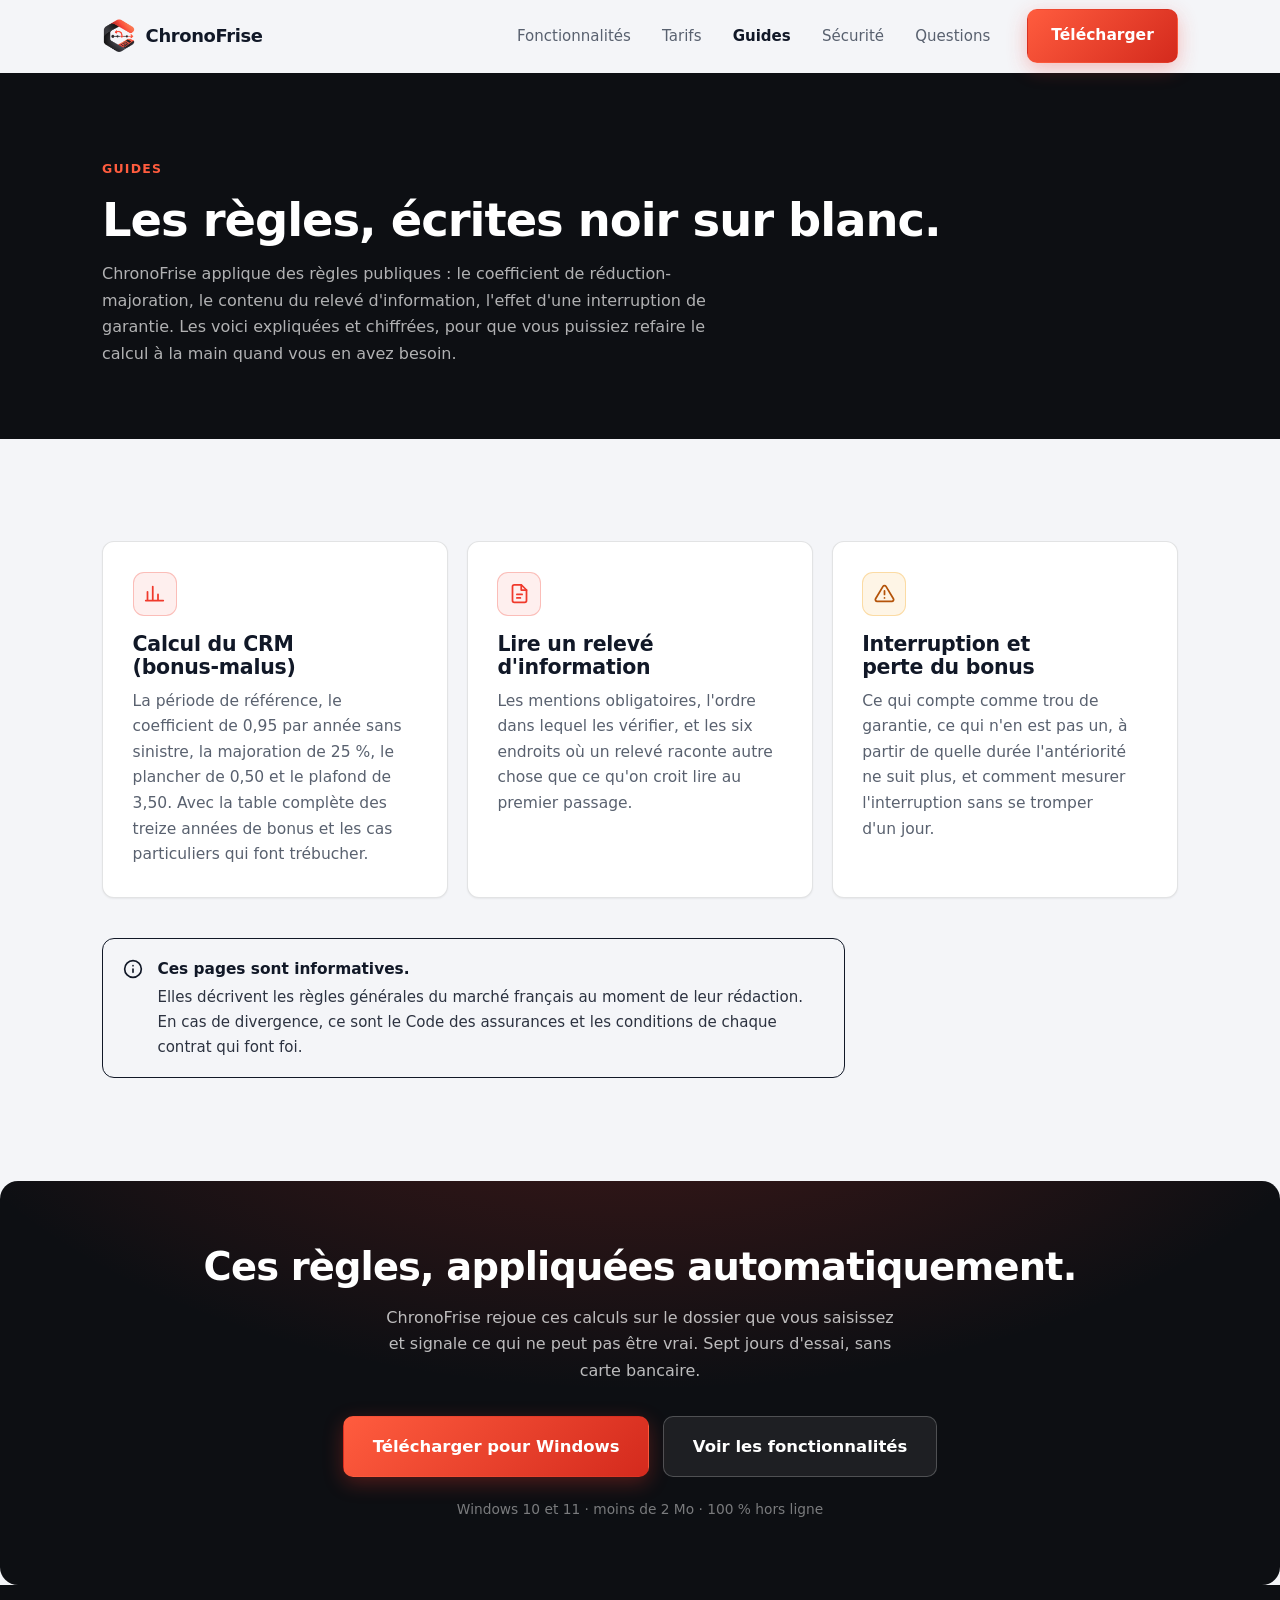
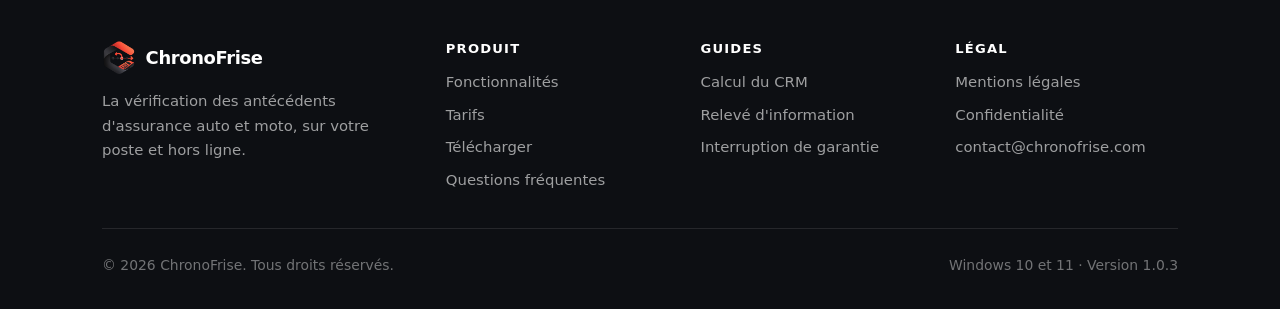
==== guides/index.html @ 2479a85e "Ajouter un pôle de guides et compléter le balisage SEO Le site couvrait six pages, toutes transactio" ====
<!DOCTYPE html>
<html lang="fr">
<head>
<meta charset="utf-8">
<meta name="viewport" content="width=device-width, initial-scale=1">

<title>Guides : CRM, relevé d'information et interruption | ChronoFrise</title>
<meta name="description" content="Calcul du coefficient de réduction-majoration, lecture d'un relevé d'information, interruption de garantie : les règles de la souscription auto.">
<link rel="canonical" href="https://chronofrise.com/guides/">

<meta name="theme-color" content="#0d0f13">
<meta name="robots" content="index, follow, max-image-preview:large">

<meta property="og:type" content="website">
<meta property="og:locale" content="fr_FR">
<meta property="og:site_name" content="ChronoFrise">
<meta property="og:url" content="https://chronofrise.com/guides/">
<meta property="og:title" content="Guides : CRM, relevé d'information et interruption de garantie">
<meta property="og:description" content="Les règles que l'on applique tous les jours à la souscription auto et moto, expliquées et chiffrées.">
<meta property="og:image" content="https://chronofrise.com/assets/img/chronofrise-ecran.png">
<meta property="og:image:width" content="1494">
<meta property="og:image:height" content="933">
<meta property="og:image:alt" content="L'écran de ChronoFrise : saisie des antécédents, tableau des périodes et frise chronologique.">
<meta name="twitter:card" content="summary_large_image">
<meta name="twitter:title" content="Guides : CRM, relevé d'information et interruption de garantie">
<meta name="twitter:description" content="Les règles que l'on applique tous les jours à la souscription auto et moto, expliquées et chiffrées.">
<meta name="twitter:image" content="https://chronofrise.com/assets/img/chronofrise-ecran.png">

<link rel="icon" href="../favicon.ico" sizes="any">
<link rel="apple-touch-icon" href="../assets/img/logo-chronofrise-256.png">
<link rel="stylesheet" href="../assets/css/style.css?v=20260907a">

<script type="application/ld+json">
{
  "@context": "https://schema.org",
  "@graph": [
    {
      "@type": "BreadcrumbList",
      "itemListElement": [
        { "@type": "ListItem", "position": 1, "name": "Accueil", "item": "https://chronofrise.com/" },
        { "@type": "ListItem", "position": 2, "name": "Guides", "item": "https://chronofrise.com/guides/" }
      ]
    },
    {
      "@type": "CollectionPage",
      "@id": "https://chronofrise.com/guides/#page",
      "url": "https://chronofrise.com/guides/",
      "name": "Guides : CRM, relevé d'information et interruption de garantie",
      "description": "Les règles appliquées à la souscription auto et moto : calcul du coefficient de réduction-majoration, lecture d'un relevé d'information, interruption de garantie et perte du bonus.",
      "inLanguage": "fr-FR",
      "isPartOf": { "@id": "https://chronofrise.com/#site" },
      "publisher": { "@id": "https://chronofrise.com/#organisation" },
      "mainEntity": {
        "@type": "ItemList",
        "itemListElement": [
          {
            "@type": "ListItem",
            "position": 1,
            "name": "Calcul du CRM (bonus-malus) : règles, table et exemples",
            "url": "https://chronofrise.com/guides/calcul-crm-bonus-malus.html"
          },
          {
            "@type": "ListItem",
            "position": 2,
            "name": "Le relevé d'information : ce qu'il contient et comment le lire",
            "url": "https://chronofrise.com/guides/releve-information-assurance.html"
          },
          {
            "@type": "ListItem",
            "position": 3,
            "name": "Interruption de garantie : quand le bonus est perdu",
            "url": "https://chronofrise.com/guides/interruption-assurance-perte-bonus.html"
          }
        ]
      }
    }
  ]
}
</script>
</head>

<body>
<a class="skip-link" href="#contenu">Aller au contenu</a>

<header class="site-header">
  <div class="wrap nav">
    <a class="brand" href="../index.html">
      <img src="../assets/img/logo-chronofrise-256.png" alt="" width="34" height="34">
      <span>ChronoFrise</span>
    </a>

    <nav aria-label="Navigation principale">
      <ul class="nav-links" id="nav-menu" hidden>
        <li><a href="../fonctionnalites.html">Fonctionnalités</a></li>
        <li><a href="../tarifs.html">Tarifs</a></li>
        <li><a href="index.html" aria-current="page">Guides</a></li>
        <li><a href="../index.html#securite">Sécurité</a></li>
        <li><a href="../index.html#faq">Questions</a></li>
        <li class="nav-mobile-cta"><a href="../telechargement/index.html">Télécharger</a></li>
      </ul>
    </nav>

    <div class="nav-cta">
      <a class="btn btn-primary" href="../telechargement/index.html">Télécharger</a>
      <button class="nav-toggle" type="button" aria-expanded="false" aria-controls="nav-menu" aria-label="Ouvrir le menu">
        <svg class="icon-open" viewBox="0 0 24 24" fill="none" stroke="currentColor" stroke-width="2" stroke-linecap="round" aria-hidden="true"><path d="M3 6h18M3 12h18M3 18h18"/></svg>
        <svg class="icon-close" viewBox="0 0 24 24" fill="none" stroke="currentColor" stroke-width="2" stroke-linecap="round" aria-hidden="true"><path d="M6 6l12 12M18 6L6 18"/></svg>
      </button>
    </div>
  </div>
</header>

<main id="contenu">

  <div class="page-head">
    <div class="wrap">
      <p class="eyebrow" style="color: var(--coral-bright);">Guides</p>
      <h1>Les règles, écrites noir sur blanc.</h1>
      <p>
        ChronoFrise applique des règles publiques : le coefficient de réduction-majoration,
        le contenu du relevé d'information, l'effet d'une interruption de garantie. Les voici
        expliquées et chiffrées, pour que vous puissiez refaire le calcul à la main quand vous
        en avez besoin.
      </p>
    </div>
  </div>

  <section>
    <div class="wrap">
      <div class="grid grid-3">

        <article class="card card-hover">
          <div class="card-icon">
            <svg viewBox="0 0 24 24" fill="none" stroke="currentColor" stroke-width="2" stroke-linecap="round" stroke-linejoin="round" aria-hidden="true"><path d="M4 20V10M10 20V4M16 20v-7M22 20H2"/></svg>
          </div>
          <h3><a href="calcul-crm-bonus-malus.html">Calcul du CRM (bonus-malus)</a></h3>
          <p>
            La période de référence, le coefficient de 0,95 par année sans sinistre, la
            majoration de 25 %, le plancher de 0,50 et le plafond de 3,50. Avec la table
            complète des treize années de bonus et les cas particuliers qui font trébucher.
          </p>
        </article>

        <article class="card card-hover">
          <div class="card-icon">
            <svg viewBox="0 0 24 24" fill="none" stroke="currentColor" stroke-width="2" stroke-linecap="round" stroke-linejoin="round" aria-hidden="true"><path d="M14 2H6a2 2 0 0 0-2 2v16a2 2 0 0 0 2 2h12a2 2 0 0 0 2-2V8z"/><path d="M14 2v6h6M9 13h6M9 17h4"/></svg>
          </div>
          <h3><a href="releve-information-assurance.html">Lire un relevé d'information</a></h3>
          <p>
            Les mentions obligatoires, l'ordre dans lequel les vérifier, et les six endroits
            où un relevé raconte autre chose que ce qu'on croit lire au premier passage.
          </p>
        </article>

        <article class="card card-hover">
          <div class="card-icon is-amber">
            <svg viewBox="0 0 24 24" fill="none" stroke="currentColor" stroke-width="2" stroke-linecap="round" stroke-linejoin="round" aria-hidden="true"><path d="M12 9v4M12 17h.01M10.29 3.86 1.82 18a2 2 0 0 0 1.71 3h16.94a2 2 0 0 0 1.71-3L13.71 3.86a2 2 0 0 0-3.42 0z"/></svg>
          </div>
          <h3><a href="interruption-assurance-perte-bonus.html">Interruption et perte du bonus</a></h3>
          <p>
            Ce qui compte comme trou de garantie, ce qui n'en est pas un, à partir de quelle
            durée l'antériorité ne suit plus, et comment mesurer l'interruption sans se
            tromper d'un jour.
          </p>
        </article>

      </div>

      <div class="callout mt-3" style="max-width: 76ch;">
        <svg viewBox="0 0 24 24" fill="none" stroke="currentColor" stroke-width="2" stroke-linecap="round" stroke-linejoin="round" aria-hidden="true"><path d="M12 16v-4M12 8h.01"/><circle cx="12" cy="12" r="10"/></svg>
        <div>
          <strong>Ces pages sont informatives.</strong>
          <p>
            Elles décrivent les règles générales du marché français au moment de leur
            rédaction. En cas de divergence, ce sont le Code des assurances et les conditions
            de chaque contrat qui font foi.
          </p>
        </div>
      </div>
    </div>
  </section>

  <section class="cta-final">
    <div class="wrap center">
      <h2>Ces règles, appliquées automatiquement.</h2>
      <p>
        ChronoFrise rejoue ces calculs sur le dossier que vous saisissez et signale ce qui ne
        peut pas être vrai. Sept jours d'essai, sans carte bancaire.
      </p>
      <div class="btn-row">
        <a class="btn btn-primary btn-lg" href="../telechargement/index.html">Télécharger pour Windows</a>
        <a class="btn btn-lg btn-on-dark" href="../fonctionnalites.html">Voir les fonctionnalités</a>
      </div>
      <p class="fine">Windows 10 et 11 · moins de 2 Mo · 100 % hors ligne</p>
    </div>
  </section>

</main>

<footer class="site-footer">
  <div class="wrap">
    <div class="footer-grid">
      <div>
        <a class="brand" href="../index.html">
          <img src="../assets/img/logo-chronofrise-256.png" alt="" width="34" height="34">
          <span>ChronoFrise</span>
        </a>
        <p>
          La vérification des antécédents d'assurance auto et moto,
          sur votre poste et hors ligne.
        </p>
      </div>
      <div>
        <h4>Produit</h4>
        <ul>
          <li><a href="../fonctionnalites.html">Fonctionnalités</a></li>
          <li><a href="../tarifs.html">Tarifs</a></li>
          <li><a href="../telechargement/index.html">Télécharger</a></li>
          <li><a href="../index.html#faq">Questions fréquentes</a></li>
        </ul>
      </div>
      <div>
        <h4>Guides</h4>
        <ul>
          <li><a href="calcul-crm-bonus-malus.html">Calcul du CRM</a></li>
          <li><a href="releve-information-assurance.html">Relevé d'information</a></li>
          <li><a href="interruption-assurance-perte-bonus.html">Interruption de garantie</a></li>
        </ul>
      </div>
      <div>
        <h4>Légal</h4>
        <ul>
          <li><a href="../mentions-legales.html">Mentions légales</a></li>
          <li><a href="../confidentialite.html">Confidentialité</a></li>
          <li><a href="mailto:contact@chronofrise.com">contact@chronofrise.com</a></li>
        </ul>
      </div>
    </div>
    <div class="footer-bottom">
      <span>© 2026 ChronoFrise. Tous droits réservés.</span>
      <span>Windows 10 et 11 · Version <span data-app-version>1.0.3</span></span>
    </div>
  </div>
</footer>

<script src="../assets/js/main.js" defer></script>
</body>
</html>
---- assets/css/style.css ----
/* ══════════════════════════════════════════════════════════════════════════
   ChronoFrise, site vitrine
   Source unique des couleurs, de la typographie et des primitives.
   Charte reprise du logo : hexagone anthracite + corail, frise blanche.
   Les jetons sémantiques (vert / ambre / rouge) sont ceux de l'application,
   pour que le site et le produit parlent la même langue.
   ══════════════════════════════════════════════════════════════════════════ */

:root {
  /* Encre : l'anthracite de l'hexagone du logo */
  --ink-900: #0d0f13;
  --ink-800: #14171d;
  --ink-700: #1d222b;

  /* Accent : le corail du logo, du clair au profond */
  --coral: #f0392b;
  --coral-bright: #ff5c3e;
  --coral-deep: #d42a1d;
  --coral-bg: rgba(240, 57, 43, 0.08);
  --coral-border: rgba(240, 57, 43, 0.28);

  /* Surfaces claires */
  --bg: #f4f5f8;
  --card: #ffffff;
  --text: #111827;
  --muted: #59616f;
  --border: rgba(17, 24, 39, 0.12);
  --border-strong: rgba(17, 24, 39, 0.2);

  /* Jetons sémantiques : identiques à ceux de l'application */
  --green: #10b981;
  --amber: #f59e0b;
  --red: #ef4444;

  --shadow-sm: 0 1px 2px rgba(13, 15, 19, 0.06);
  --shadow: 0 2px 12px rgba(13, 15, 19, 0.07);
  --shadow-md: 0 8px 30px rgba(13, 15, 19, 0.1);
  --shadow-lg: 0 24px 60px rgba(13, 15, 19, 0.16);

  --radius: 12px;
  --radius-lg: 18px;
  --wrap: 1140px;

  /* Pile système : aucune requête réseau, aucun cookie, rendu natif partout.
     Une police externe coûterait un aller-retour au premier rendu, donc du
     référencement, pour un gain nul sur une interface aussi sobre. */
  --font: -apple-system, BlinkMacSystemFont, "Segoe UI", system-ui, "Helvetica Neue", Arial, sans-serif;
}

/* ── Reset ─────────────────────────────────────────────────────────────── */
*, *::before, *::after { box-sizing: border-box; }
* { margin: 0; }

html {
  scroll-behavior: smooth;
  scroll-padding-top: 88px; /* la barre de navigation est collante */
  -webkit-text-size-adjust: 100%;
}
@media (prefers-reduced-motion: reduce) {
  html { scroll-behavior: auto; }
  *, *::before, *::after { animation-duration: 0.01ms !important; transition-duration: 0.01ms !important; }
}

body {
  font-family: var(--font);
  font-size: 16px;
  line-height: 1.65;
  color: var(--text);
  background: var(--bg);
  -webkit-font-smoothing: antialiased;
  min-height: 100vh;
}

img, svg, video { display: block; max-width: 100%; height: auto; }
a { color: inherit; }
button, input, select, textarea { font: inherit; color: inherit; }

/* Un anneau de focus visible partout : c'est de l'accessibilité, pas du style. */
:focus-visible { outline: 3px solid var(--coral); outline-offset: 2px; border-radius: 4px; }

/* ── Typographie ───────────────────────────────────────────────────────── */
h1, h2, h3, h4 {
  line-height: 1.15;
  letter-spacing: -0.022em;
  font-weight: 700;
  text-wrap: balance;
}
h1 { font-size: clamp(2.1rem, 5.2vw, 3.5rem); }
h2 { font-size: clamp(1.65rem, 3.4vw, 2.4rem); }
h3 { font-size: clamp(1.1rem, 1.8vw, 1.28rem); letter-spacing: -0.012em; }
p { text-wrap: pretty; }

.lead {
  font-size: clamp(1.05rem, 1.9vw, 1.22rem);
  color: var(--muted);
  line-height: 1.6;
  max-width: 62ch;
}

/* ── Ossature ──────────────────────────────────────────────────────────── */
.wrap {
  width: 100%;
  max-width: var(--wrap);
  margin-inline: auto;
  padding-inline: clamp(1.1rem, 4vw, 2rem);
}

section { padding-block: clamp(3.5rem, 8vw, 6.5rem); }
.section-tight { padding-block: clamp(2.5rem, 5vw, 4rem); }

.section-head { max-width: 62ch; margin-bottom: clamp(2rem, 4vw, 3rem); }
.section-head.centered { margin-inline: auto; text-align: center; }
.section-head p { margin-top: 0.9rem; color: var(--muted); font-size: 1.06rem; }

.eyebrow {
  display: inline-block;
  font-size: 0.78rem;
  font-weight: 700;
  letter-spacing: 0.1em;
  text-transform: uppercase;
  color: var(--coral);
  margin-bottom: 0.85rem;
}

/* ── Boutons ───────────────────────────────────────────────────────────── */
.btn {
  display: inline-flex;
  align-items: center;
  justify-content: center;
  gap: 0.55rem;
  padding: 0.82rem 1.45rem;
  border-radius: 10px;
  border: 1px solid var(--border-strong);
  background: var(--card);
  color: var(--text);
  font-weight: 600;
  font-size: 0.97rem;
  text-decoration: none;
  cursor: pointer;
  transition: transform 0.15s ease, box-shadow 0.15s ease, background 0.15s ease, border-color 0.15s ease;
  white-space: nowrap;
}
.btn:hover { transform: translateY(-1px); box-shadow: var(--shadow); }
.btn svg { width: 18px; height: 18px; flex: none; }

.btn-primary {
  background: linear-gradient(135deg, var(--coral-bright), var(--coral-deep));
  border-color: transparent;
  color: #fff;
  box-shadow: 0 6px 20px rgba(240, 57, 43, 0.3);
}
.btn-primary:hover { box-shadow: 0 10px 28px rgba(240, 57, 43, 0.42); }

/* Sur fond sombre, un bouton neutre garde un fond, jamais la transparence pure,
   qui le ferait disparaître dès qu'un contenu clair passe derrière. */
.btn-on-dark { background: rgba(255, 255, 255, 0.07); border-color: rgba(255, 255, 255, 0.22); color: #fff; }
.btn-on-dark:hover { background: rgba(255, 255, 255, 0.13); }

.btn-lg { padding: 1rem 1.8rem; font-size: 1.03rem; }
.btn-block { width: 100%; }
.btn-row { display: flex; flex-wrap: wrap; gap: 0.85rem; }

/* ── En-tête ───────────────────────────────────────────────────────────── */
.site-header {
  position: sticky;
  top: 0;
  z-index: 100;
  background: rgba(244, 245, 248, 0.86);
  backdrop-filter: blur(14px);
  -webkit-backdrop-filter: blur(14px);
  border-bottom: 1px solid transparent;
  transition: border-color 0.2s ease;
}
.site-header.scrolled { border-bottom-color: var(--border); }

.nav { display: flex; align-items: center; gap: 1.5rem; height: 72px; }

.brand {
  display: flex;
  align-items: center;
  gap: 0.6rem;
  text-decoration: none;
  font-weight: 700;
  font-size: 1.12rem;
  letter-spacing: -0.02em;
  color: var(--text);
  margin-right: auto;
}
.brand img { width: 34px; height: 34px; border-radius: 8px; }

.nav-links { display: flex; align-items: center; gap: 0.35rem; list-style: none; padding: 0; }
.nav-links a {
  display: block;
  padding: 0.5rem 0.8rem;
  border-radius: 8px;
  text-decoration: none;
  font-size: 0.94rem;
  font-weight: 500;
  color: var(--muted);
  transition: color 0.15s ease, background 0.15s ease;
}
.nav-links a:hover { color: var(--text); background: rgba(17, 24, 39, 0.05); }
.nav-links a[aria-current="page"] { color: var(--text); font-weight: 650; }

.nav-cta { display: flex; align-items: center; gap: 0.6rem; }

.nav-toggle {
  display: none;
  align-items: center;
  justify-content: center;
  width: 42px;
  height: 42px;
  padding: 0;
  border: 1px solid var(--border-strong);
  border-radius: 10px;
  background: var(--card);
  cursor: pointer;
}
.nav-toggle svg { width: 20px; height: 20px; }
.nav-toggle .icon-close { display: none; }
.nav-toggle[aria-expanded="true"] .icon-open { display: none; }
.nav-toggle[aria-expanded="true"] .icon-close { display: block; }

@media (max-width: 880px) {
  .nav-toggle { display: inline-flex; }
  .nav-cta > .btn { display: none; }
  .nav-links {
    position: absolute;
    top: 72px;
    left: 0;
    right: 0;
    flex-direction: column;
    align-items: stretch;
    gap: 0.15rem;
    padding: 0.8rem clamp(1.1rem, 4vw, 2rem) 1.3rem;
    background: var(--card);
    border-bottom: 1px solid var(--border);
    box-shadow: var(--shadow-md);
  }
  .nav-links[hidden] { display: none; }
  .nav-links a { padding: 0.75rem 0.6rem; font-size: 1rem; }
  .nav-links .nav-mobile-cta { margin-top: 0.6rem; }
  .nav-links .nav-mobile-cta a {
    background: linear-gradient(135deg, var(--coral-bright), var(--coral-deep));
    color: #fff;
    text-align: center;
    font-weight: 650;
  }
}
@media (min-width: 881px) {
  .nav-links .nav-mobile-cta { display: none; }
  /* Le menu est masqué par [hidden] en mobile ; en desktop il doit revenir quoi
     qu'il arrive, y compris si l'attribut est resté posé au redimensionnement. */
  .nav-links[hidden] { display: flex; }
}

/* ── Héros ─────────────────────────────────────────────────────────────── */
.hero {
  position: relative;
  background: var(--ink-900);
  color: #fff;
  overflow: clip; /* et non hidden : hidden rognerait ombres et halos */
  padding-block: clamp(3.5rem, 9vw, 6rem) clamp(4rem, 10vw, 7rem);
}
/* Halo corail : le seul rappel du dégradé du logo à cette échelle. */
.hero::before {
  content: "";
  position: absolute;
  top: -30%;
  right: -10%;
  width: 70vw;
  height: 70vw;
  max-width: 900px;
  max-height: 900px;
  background: radial-gradient(circle, rgba(240, 57, 43, 0.22), transparent 62%);
  pointer-events: none;
}
.hero::after {
  content: "";
  position: absolute;
  inset: 0;
  background-image:
    linear-gradient(rgba(255, 255, 255, 0.035) 1px, transparent 1px),
    linear-gradient(90deg, rgba(255, 255, 255, 0.035) 1px, transparent 1px);
  background-size: 64px 64px;
  mask-image: radial-gradient(ellipse 80% 60% at 50% 0%, #000, transparent 75%);
  -webkit-mask-image: radial-gradient(ellipse 80% 60% at 50% 0%, #000, transparent 75%);
  pointer-events: none;
}
.hero .wrap { position: relative; z-index: 1; }

.hero-grid {
  display: grid;
  grid-template-columns: minmax(0, 1fr) minmax(0, 1.08fr);
  gap: clamp(2rem, 5vw, 3.5rem);
  align-items: center;
}
@media (max-width: 980px) { .hero-grid { grid-template-columns: minmax(0, 1fr); } }

.hero h1 { color: #fff; }
.hero h1 .accent {
  background: linear-gradient(120deg, var(--coral-bright), var(--coral));
  -webkit-background-clip: text;
  background-clip: text;
  color: transparent;
}
.hero .lead { color: rgba(255, 255, 255, 0.72); margin-top: 1.3rem; }
.hero .btn-row { margin-top: 2rem; }

/* Offre de lancement : composant réutilisé dans les héros et la carte tarifaire. */
.launch-offer {
  display: flex;
  flex-wrap: wrap;
  align-items: center;
  gap: 0.45rem 0.75rem;
  margin-top: 1.4rem;
  padding: 0.85rem 1rem;
  border: 1px solid var(--coral-border);
  border-radius: var(--radius);
  background: var(--coral-bg);
  color: var(--text);
  font-size: 0.92rem;
  line-height: 1.45;
}
.launch-offer strong { color: var(--coral-deep); }
.launch-offer-label {
  font-size: 0.7rem;
  font-weight: 750;
  letter-spacing: 0.08em;
  text-transform: uppercase;
  color: var(--coral-deep);
}
.promo-code {
  display: inline-block;
  padding: 0.18rem 0.55rem;
  border: 1px dashed currentColor;
  border-radius: 6px;
  background: rgba(255, 255, 255, 0.7);
  color: var(--coral-deep);
  font-family: ui-monospace, SFMono-Regular, Consolas, "Liberation Mono", monospace;
  font-size: 0.86em;
  font-weight: 750;
  letter-spacing: 0.03em;
}
.hero .launch-offer {
  max-width: 620px;
  border-color: rgba(255, 92, 62, 0.45);
  background: rgba(240, 57, 43, 0.13);
  color: rgba(255, 255, 255, 0.88);
}
.hero .launch-offer strong,
.hero .launch-offer-label { color: #ff8c75; }
.hero .promo-code { background: rgba(13, 15, 19, 0.45); color: #fff; }

.hero-badge {
  display: inline-flex;
  align-items: center;
  gap: 0.5rem;
  padding: 0.42rem 0.9rem;
  border-radius: 999px;
  background: rgba(255, 255, 255, 0.07);
  border: 1px solid rgba(255, 255, 255, 0.14);
  font-size: 0.83rem;
  font-weight: 550;
  color: rgba(255, 255, 255, 0.86);
  margin-bottom: 1.5rem;
}
.hero-badge .dot {
  width: 7px;
  height: 7px;
  border-radius: 50%;
  background: var(--green);
  box-shadow: 0 0 0 3px rgba(16, 185, 129, 0.22);
}

.hero-trust {
  display: flex;
  flex-wrap: wrap;
  gap: 0.5rem 1.6rem;
  margin-top: 2rem;
  padding-top: 1.6rem;
  border-top: 1px solid rgba(255, 255, 255, 0.1);
  list-style: none;
  padding-inline: 0;
}
.hero-trust li { display: flex; align-items: center; gap: 0.5rem; font-size: 0.9rem; color: rgba(255, 255, 255, 0.62); }
.hero-trust svg { width: 16px; height: 16px; color: var(--coral-bright); flex: none; }

/* ── Cadre de fenêtre autour de la capture ─────────────────────────────── */
.window {
  border-radius: var(--radius-lg);
  background: #fff;
  border: 1px solid rgba(255, 255, 255, 0.12);
  box-shadow: var(--shadow-lg);
  overflow: clip;
}
.window-bar {
  display: flex;
  align-items: center;
  gap: 0.45rem;
  padding: 0.7rem 0.9rem;
  background: var(--ink-800);
  border-bottom: 1px solid rgba(255, 255, 255, 0.07);
}
.window-bar i { width: 10px; height: 10px; border-radius: 50%; background: rgba(255, 255, 255, 0.18); }
.window-bar i:first-child { background: var(--coral); }
.window-bar .window-title {
  margin-left: 0.6rem;
  font-size: 0.78rem;
  font-style: normal;
  color: rgba(255, 255, 255, 0.45);
}
/* La capture porte son propre fond : un PNG transparent ne doit pas laisser
   voir l'anthracite du héros au travers. */
.window-body { background: #eaecf2; }
.window-body img { width: 100%; }

.window-light { border-color: var(--border); box-shadow: var(--shadow-md); }

/* ── Cartes ────────────────────────────────────────────────────────────── */
.grid { display: grid; gap: 1.15rem; }
.grid-2 { grid-template-columns: repeat(auto-fit, minmax(min(280px, 100%), 1fr)); }
.grid-3 { grid-template-columns: repeat(auto-fit, minmax(min(268px, 100%), 1fr)); }

.card {
  background: var(--card);
  border: 1px solid var(--border);
  border-radius: var(--radius);
  padding: clamp(1.4rem, 2.6vw, 1.85rem);
  box-shadow: var(--shadow-sm);
  transition: transform 0.18s ease, box-shadow 0.18s ease, border-color 0.18s ease;
}
.card h3 { margin-bottom: 0.55rem; }
/* Titre de carte cliquable : toute la carte doit se lire comme un lien, sans
   que le soulignement ne vienne alourdir le titre. */
.card h3 a { color: inherit; text-decoration: none; }
.card h3 a:hover, .card h3 a:focus-visible { color: var(--coral-deep); text-decoration: underline; }
.card p { color: var(--muted); font-size: 0.97rem; }
.card-hover:hover { transform: translateY(-3px); box-shadow: var(--shadow-md); border-color: var(--border-strong); }

.card-icon {
  display: inline-flex;
  align-items: center;
  justify-content: center;
  width: 44px;
  height: 44px;
  border-radius: 11px;
  background: var(--coral-bg);
  border: 1px solid var(--coral-border);
  color: var(--coral);
  margin-bottom: 1.05rem;
}
.card-icon svg { width: 21px; height: 21px; }

/* Variantes de teinte : la couleur y porte la gravité, exactement comme les
   badges de vigilance de l'application. */
.card-icon.is-amber { background: rgba(245, 158, 11, 0.1); border-color: rgba(245, 158, 11, 0.3); color: #b45309; }
.card-icon.is-red { background: rgba(239, 68, 68, 0.1); border-color: rgba(239, 68, 68, 0.3); color: #b91c1c; }
.card-icon.is-green { background: rgba(16, 185, 129, 0.1); border-color: rgba(16, 185, 129, 0.3); color: #047857; }

/* ── Bandes ────────────────────────────────────────────────────────────── */
.band-dark { background: var(--ink-900); color: #fff; }
.band-dark h2, .band-dark h3 { color: #fff; }
.band-dark p, .band-dark .section-head p { color: rgba(255, 255, 255, 0.68); }
.band-dark .eyebrow { color: var(--coral-bright); }
.band-dark .card { background: rgba(255, 255, 255, 0.045); border-color: rgba(255, 255, 255, 0.1); box-shadow: none; }
.band-dark .card p { color: rgba(255, 255, 255, 0.62); }
.band-dark .card-icon { background: rgba(240, 57, 43, 0.14); border-color: rgba(240, 57, 43, 0.34); color: var(--coral-bright); }
.band-dark .checklist li { color: rgba(255, 255, 255, 0.78); }

.band-soft { background: var(--card); border-block: 1px solid var(--border); }

/* ── Étapes numérotées ─────────────────────────────────────────────────── */
.steps { display: grid; gap: 1.15rem; grid-template-columns: repeat(auto-fit, minmax(min(260px, 100%), 1fr)); counter-reset: step; }
.step { position: relative; padding-top: 3.4rem; }
.step::before {
  counter-increment: step;
  content: counter(step);
  position: absolute;
  top: 0;
  left: 0;
  display: flex;
  align-items: center;
  justify-content: center;
  width: 42px;
  height: 42px;
  border-radius: 11px;
  background: linear-gradient(135deg, var(--coral-bright), var(--coral-deep));
  color: #fff;
  font-weight: 700;
  font-size: 1.05rem;
  box-shadow: 0 5px 16px rgba(240, 57, 43, 0.28);
}
.step h3 { margin-bottom: 0.5rem; }
.step p { color: var(--muted); font-size: 0.97rem; }

/* ── Liste à coches ────────────────────────────────────────────────────── */
.checklist { list-style: none; padding: 0; display: grid; gap: 0.8rem; }
.checklist li { display: flex; gap: 0.7rem; align-items: flex-start; font-size: 0.99rem; }
.checklist svg { width: 19px; height: 19px; flex: none; margin-top: 0.2rem; color: var(--green); }
.checklist strong { font-weight: 650; }

/* ── Split (texte + visuel) ────────────────────────────────────────────── */
.split {
  display: grid;
  grid-template-columns: repeat(auto-fit, minmax(min(320px, 100%), 1fr));
  gap: clamp(2rem, 5vw, 3.5rem);
  align-items: center;
}

/* ── Encadré d'alerte : reprend les badges de vigilance ────────────────── */
.callout {
  display: flex;
  gap: 0.9rem;
  padding: 1.1rem 1.25rem;
  border-radius: var(--radius);
  border: 1px solid;
  font-size: 0.96rem;
}
.callout svg { width: 20px; height: 20px; flex: none; margin-top: 0.15rem; }
.callout strong { display: block; margin-bottom: 0.2rem; }
.callout p { color: inherit; opacity: 0.88; font-size: 0.94rem; }
.callout.is-red { background: rgba(239, 68, 68, 0.07); border-color: rgba(239, 68, 68, 0.32); color: #7f1d1d; }
.callout.is-red svg { color: var(--red); }
.callout.is-amber { background: rgba(245, 158, 11, 0.09); border-color: rgba(245, 158, 11, 0.34); color: #78350f; }
.callout.is-amber svg { color: var(--amber); }
.callout.is-green { background: rgba(16, 185, 129, 0.07); border-color: rgba(16, 185, 129, 0.3); color: #064e3b; }
.callout.is-green svg { color: var(--green); }

/* ── Tarifs ────────────────────────────────────────────────────────────── */
.pricing { display: grid; gap: 1.3rem; grid-template-columns: repeat(auto-fit, minmax(min(285px, 100%), 1fr)); align-items: stretch; }
.plan {
  position: relative;
  background: var(--card);
  border: 1px solid var(--border);
  border-radius: var(--radius-lg);
  padding: clamp(1.6rem, 3vw, 2.1rem);
  box-shadow: var(--shadow-sm);
  display: flex;
  flex-direction: column;
}
.plan.is-featured { border-color: var(--coral); box-shadow: 0 12px 40px rgba(240, 57, 43, 0.16); }
.plan-tag {
  position: absolute;
  top: -12px;
  left: 50%;
  transform: translateX(-50%);
  padding: 0.28rem 0.85rem;
  border-radius: 999px;
  background: linear-gradient(135deg, var(--coral-bright), var(--coral-deep));
  color: #fff;
  font-size: 0.74rem;
  font-weight: 700;
  letter-spacing: 0.04em;
  text-transform: uppercase;
  white-space: nowrap;
}
.plan h3 { font-size: 1.2rem; margin-bottom: 0.35rem; }
.plan .plan-for { color: var(--muted); font-size: 0.92rem; min-height: 3.2em; }
.plan-price { display: flex; align-items: baseline; gap: 0.35rem; margin: 1.2rem 0 0.25rem; }
.plan-price .amount { font-size: clamp(2.1rem, 4vw, 2.6rem); font-weight: 750; letter-spacing: -0.03em; }
.plan-price .period { color: var(--muted); font-size: 0.94rem; }
.plan-note { color: var(--muted); font-size: 0.86rem; }
.plan .launch-offer { margin-top: 1rem; }
.plan .checklist { margin: 1.4rem 0; flex: 1; }
.plan .checklist li { font-size: 0.94rem; }

/* Offre unique : la grille de tarifs n'a qu'une carte, il faut donc la borner
   et la centrer. Sans cela elle s'étire sur toute la largeur et se lit comme
   une bannière, plus comme une offre. */
.pricing-solo { max-width: 430px; margin-inline: auto; }
.pricing-solo .plan-for { min-height: 0; }

/* ── Tableau comparatif ────────────────────────────────────────────────── */
.table-scroll { overflow-x: auto; border: 1px solid var(--border); border-radius: var(--radius); background: var(--card); }
table.compare { width: 100%; border-collapse: collapse; min-width: 620px; font-size: 0.95rem; }
table.compare th, table.compare td { padding: 0.85rem 1.1rem; text-align: left; border-bottom: 1px solid var(--border); }
table.compare thead th { background: rgba(17, 24, 39, 0.03); font-weight: 650; font-size: 0.88rem; }
table.compare tbody tr:last-child td { border-bottom: none; }
table.compare td:not(:first-child), table.compare thead th:not(:first-child) { text-align: center; }
table.compare .yes { color: var(--green); font-weight: 700; }
table.compare .no { color: var(--muted); }

/* ── FAQ ───────────────────────────────────────────────────────────────── */
.faq { display: grid; gap: 0.75rem; max-width: 800px; margin-inline: auto; }
.faq details { background: var(--card); border: 1px solid var(--border); border-radius: var(--radius); overflow: clip; transition: border-color 0.15s ease; }
.faq details[open] { border-color: var(--border-strong); box-shadow: var(--shadow-sm); }
.faq summary {
  display: flex;
  align-items: center;
  justify-content: space-between;
  gap: 1rem;
  padding: 1.05rem 1.3rem;
  cursor: pointer;
  font-weight: 620;
  font-size: 1.01rem;
  list-style: none;
}
.faq summary::-webkit-details-marker { display: none; }
.faq summary::after {
  content: "";
  width: 10px;
  height: 10px;
  border-right: 2px solid var(--muted);
  border-bottom: 2px solid var(--muted);
  transform: rotate(45deg) translate(-2px, -2px);
  transition: transform 0.2s ease;
  flex: none;
}
.faq details[open] summary::after { transform: rotate(225deg) translate(-2px, -2px); }
.faq .faq-body { padding: 0 1.3rem 1.25rem; color: var(--muted); }
.faq .faq-body p + p { margin-top: 0.7rem; }
.faq .faq-body ol { margin: 0 0 0.9rem; padding-left: 1.25rem; display: grid; gap: 0.45rem; }
.faq .faq-body a { color: var(--coral-deep); font-weight: 600; }

/* ── Appel à l'action final ────────────────────────────────────────────── */
.cta-final {
  position: relative;
  background: var(--ink-900);
  color: #fff;
  border-radius: var(--radius-lg);
  padding: clamp(2.4rem, 6vw, 4rem);
  text-align: center;
  overflow: clip;
}
.cta-final::before {
  content: "";
  position: absolute;
  inset: -50% -20% auto;
  height: 120%;
  background: radial-gradient(ellipse at 50% 0%, rgba(240, 57, 43, 0.28), transparent 60%);
  pointer-events: none;
}
.cta-final > * { position: relative; z-index: 1; }
.cta-final h2 { color: #fff; }
.cta-final p { color: rgba(255, 255, 255, 0.72); margin: 1rem auto 0; max-width: 52ch; }
.cta-final .btn-row { justify-content: center; margin-top: 2rem; }
.cta-final .fine { font-size: 0.86rem; color: rgba(255, 255, 255, 0.45); margin-top: 1.3rem; }

/* ── Pages de contenu ──────────────────────────────────────────────────── */
.page-head { background: var(--ink-900); color: #fff; padding-block: clamp(2.8rem, 6vw, 4.5rem); }
.page-head h1 { color: #fff; font-size: clamp(1.9rem, 4.2vw, 2.9rem); }
.page-head p { color: rgba(255, 255, 255, 0.68); margin-top: 0.9rem; max-width: 62ch; }

.prose { max-width: 76ch; }
.prose h2 { font-size: clamp(1.3rem, 2.4vw, 1.6rem); margin-top: 2.6rem; margin-bottom: 0.9rem; }
.prose h3 { margin-top: 1.8rem; margin-bottom: 0.55rem; }
.prose p, .prose ul, .prose ol { color: var(--muted); }
.prose p + p { margin-top: 0.9rem; }
.prose ul, .prose ol { margin: 0.9rem 0; padding-left: 1.3rem; display: grid; gap: 0.45rem; }
.prose a { color: var(--coral-deep); font-weight: 550; }
.prose dl { display: grid; gap: 0.15rem; margin: 1rem 0; }
.prose dt { font-weight: 650; color: var(--text); margin-top: 0.7rem; }
.prose dd { margin: 0; color: var(--muted); }
.prose .updated { font-size: 0.9rem; }

/* ── Pied de page ──────────────────────────────────────────────────────── */
.site-footer {
  background: var(--ink-900);
  color: rgba(255, 255, 255, 0.6);
  padding-block: clamp(2.5rem, 5vw, 3.5rem) 2rem;
  font-size: 0.93rem;
}
.footer-grid {
  display: grid;
  grid-template-columns: minmax(min(220px, 100%), 1.4fr) repeat(auto-fit, minmax(min(150px, 100%), 1fr));
  gap: 2rem;
  padding-bottom: 2.2rem;
  border-bottom: 1px solid rgba(255, 255, 255, 0.1);
}
.site-footer .brand { color: #fff; margin-right: 0; margin-bottom: 0.9rem; }
.site-footer h4 {
  color: #fff;
  font-size: 0.82rem;
  font-weight: 700;
  letter-spacing: 0.09em;
  text-transform: uppercase;
  margin-bottom: 0.9rem;
}
.site-footer ul { list-style: none; padding: 0; display: grid; gap: 0.5rem; }
.site-footer a { text-decoration: none; color: rgba(255, 255, 255, 0.6); transition: color 0.15s ease; }
.site-footer a:hover { color: #fff; }
.footer-bottom {
  display: flex;
  flex-wrap: wrap;
  gap: 0.6rem 1.5rem;
  justify-content: space-between;
  padding-top: 1.6rem;
  font-size: 0.87rem;
  color: rgba(255, 255, 255, 0.42);
}

/* ── Apparition au défilement ──────────────────────────────────────────────
   Le JS pose `.js` sur <html> puis `.is-in` à l'entrée dans l'écran. Sans JS
   (ou sans IntersectionObserver), rien n'est masqué : le contenu doit rester
   lisible pour un robot d'indexation comme pour un lecteur d'écran. */
.js .reveal { opacity: 0; transform: translateY(16px); transition: opacity 0.55s ease, transform 0.55s ease; }
.js .reveal.is-in { opacity: 1; transform: none; }
@media (prefers-reduced-motion: reduce) {
  .js .reveal { opacity: 1; transform: none; }
}

/* ── Utilitaires ───────────────────────────────────────────────────────── */
.center { text-align: center; }
.mt-2 { margin-top: 1.5rem; }
.mt-3 { margin-top: 2.5rem; }
.muted { color: var(--muted); }
.visually-hidden {
  position: absolute;
  width: 1px;
  height: 1px;
  padding: 0;
  margin: -1px;
  overflow: hidden;
  clip: rect(0 0 0 0);
  white-space: nowrap;
  border: 0;
}
.skip-link {
  position: absolute;
  top: -60px;
  left: 1rem;
  z-index: 200;
  padding: 0.7rem 1.1rem;
  border-radius: 0 0 8px 8px;
  background: var(--coral);
  color: #fff;
  text-decoration: none;
  font-weight: 600;
}
.skip-link:focus { top: 0; }

/* ── Avertissement SmartScreen ─────────────────────────────────────────────
   Une note courte sous le bouton de téléchargement, puis la reproduction de
   la fenêtre Windows. Ce n'est pas une capture d'écran mais une maquette en
   HTML : elle reste nette à toutes les tailles et se lit au lecteur d'écran.
   Les couleurs sont celles de Windows, volontairement hors charte. */
.notice-download {
  display: flex;
  gap: 0.6rem;
  align-items: flex-start;
  max-width: 56ch;
  margin-top: 1rem;
  font-size: 0.92rem;
  color: var(--muted);
}
.notice-download svg { width: 17px; height: 17px; flex: none; margin-top: 0.15rem; color: var(--amber); }
.notice-download a { color: inherit; text-underline-offset: 3px; }
.hero .notice-download { color: rgba(255, 255, 255, 0.68); }

.smartscreen-grid {
  display: grid;
  grid-template-columns: repeat(auto-fit, minmax(min(310px, 100%), 1fr));
  gap: clamp(1.6rem, 4vw, 3rem);
  align-items: start;
}

.ss-shot { display: grid; gap: 1rem; }
.ss-shot figcaption { font-size: 0.88rem; color: var(--muted); }

.ss-window {
  border: 1px solid var(--border-strong);
  border-radius: 8px;
  overflow: hidden;
  box-shadow: var(--shadow-md);
  background: #f0f0f0;
  color: #1a1a1a;
  font-family: "Segoe UI", system-ui, sans-serif;
}
.ss-titlebar {
  display: flex;
  justify-content: flex-end;
  padding: 0.35rem 0.6rem;
  background: #ffffff;
  border-bottom: 1px solid rgba(0, 0, 0, 0.08);
  color: #4b4b4b;
  font-size: 0.8rem;
}
.ss-body { padding: 1.15rem 1.3rem 1.3rem; }
.ss-title { font-size: 1.12rem; font-weight: 600; margin: 0 0 0.45rem; color: #1a1a1a; }
.ss-text { font-size: 0.9rem; line-height: 1.55; color: #303030; margin: 0; }
.ss-link {
  display: inline-block;
  margin-top: 0.7rem;
  font-size: 0.9rem;
  color: #0066cc;
  text-decoration: underline;
}
.ss-details {
  margin-top: 0.85rem;
  font-size: 0.88rem;
  line-height: 1.7;
  color: #303030;
}
.ss-details span { color: #5a5a5a; }
.ss-buttons { display: flex; gap: 0.5rem; justify-content: flex-end; margin-top: 1.15rem; }
.ss-btn {
  padding: 0.4rem 1.1rem;
  border: 1px solid #adadad;
  border-radius: 3px;
  background: #e1e1e1;
  font-size: 0.87rem;
  color: #1a1a1a;
}
.ss-btn.is-target { border-color: #0066cc; box-shadow: 0 0 0 2px rgba(0, 102, 204, 0.25); font-weight: 600; }

.ss-why { display: grid; gap: 1.1rem; }
.ss-why h3 { font-size: 1.05rem; margin-bottom: 0.35rem; }
.ss-why p { font-size: 0.97rem; color: var(--muted); }

/* ── Débordement horizontal sur petits écrans ──────────────────────────────
   Deux pistes de grille au minimum fixe (le pied de page) et les libellés de
   boutons insécables poussaient la page au-delà du viewport : sous 620 px on
   laisse le pied de page se replier et les longs boutons revenir à la ligne. */
@media (max-width: 620px) {
  .footer-grid {
    grid-template-columns: repeat(auto-fit, minmax(min(140px, 100%), 1fr));
    gap: 1.7rem;
  }
  .btn { white-space: normal; text-align: center; }
  .btn-lg { padding-inline: 1.25rem; }
  .btn-row > .btn { max-width: 100%; }
}
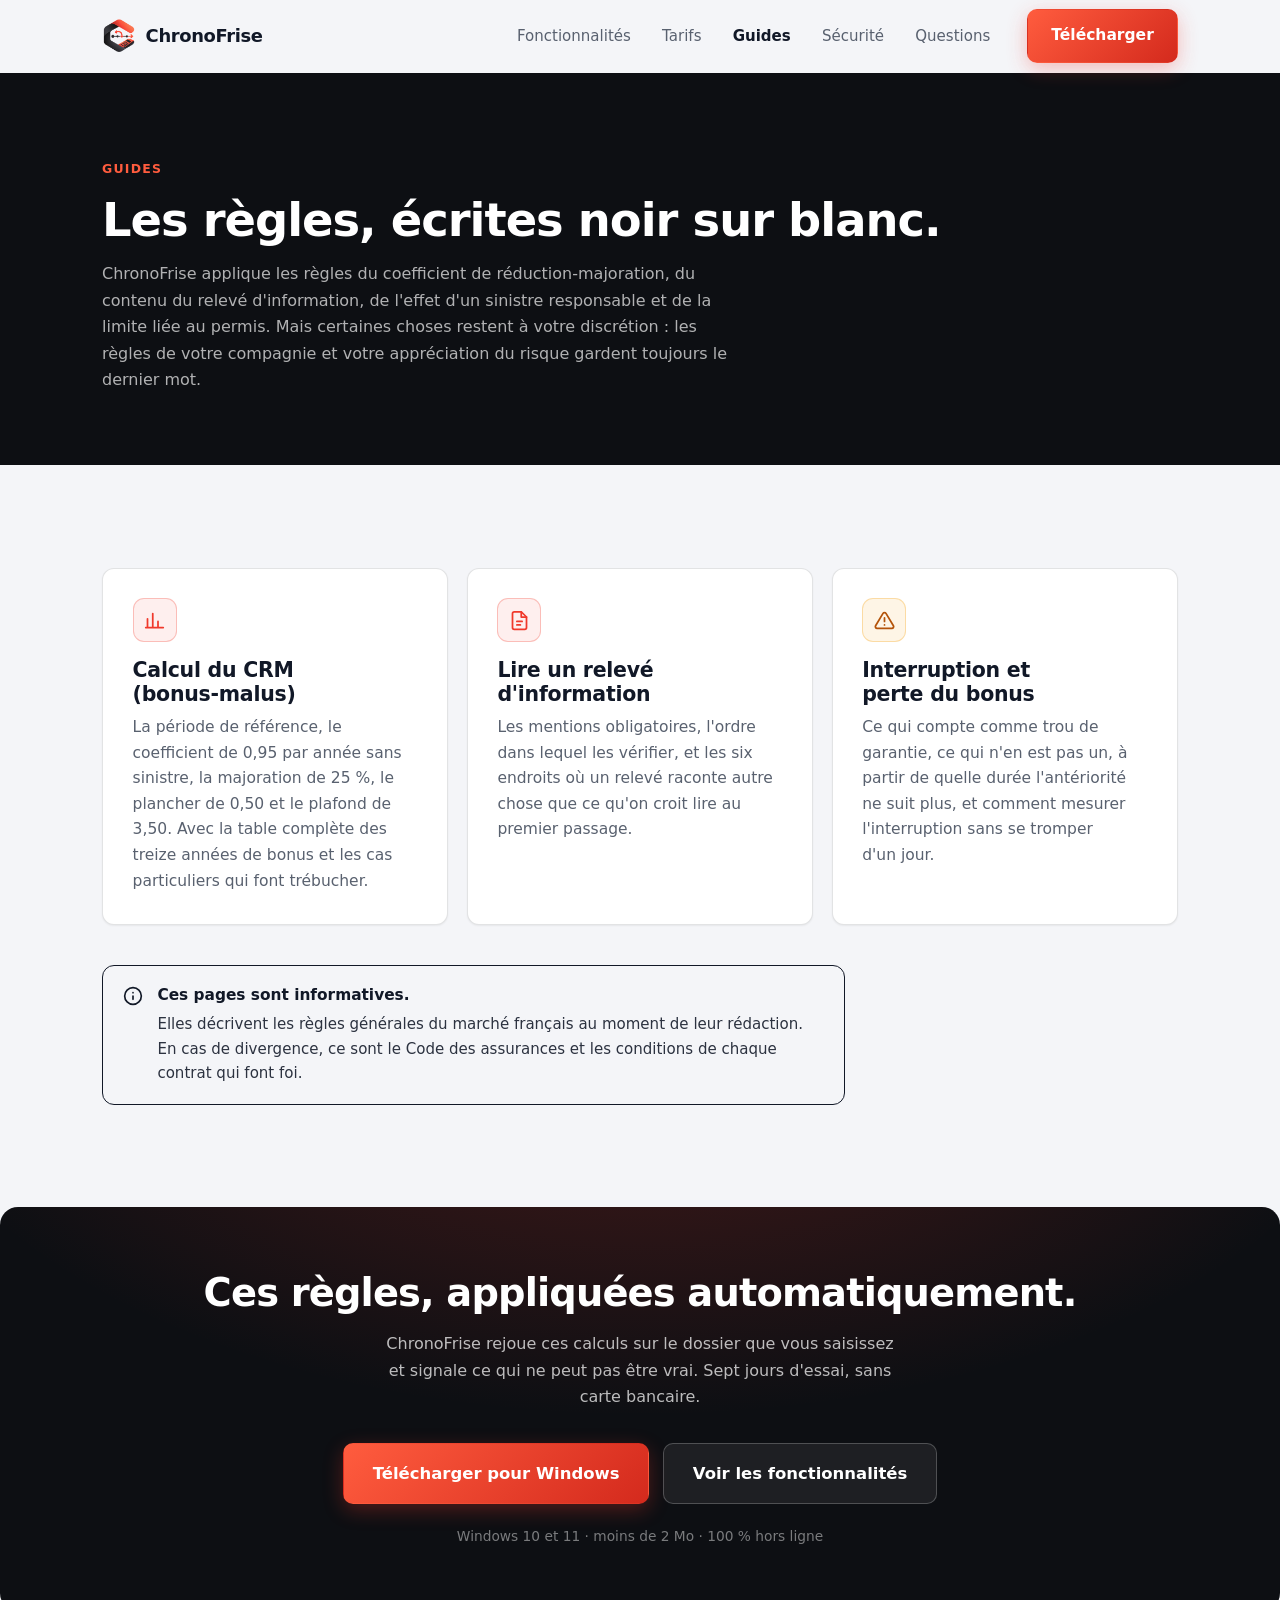
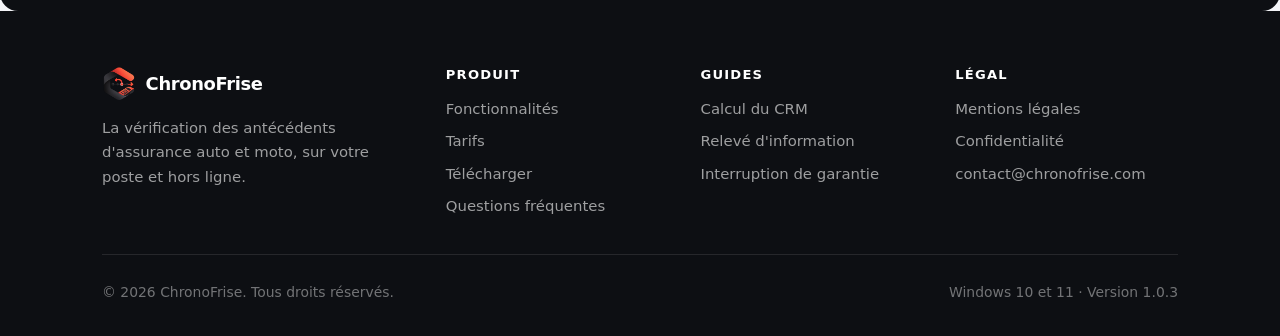
==== commit b98b77ab: "Update styles and metadata for September 2026 release - Updated stylesheet version in multiple HTML " ====
--- a/guides/index.html
+++ b/guides/index.html
@@ -5,7 +5,7 @@
 <meta name="viewport" content="width=device-width, initial-scale=1">
 
 <title>Guides : CRM, relevé d'information et interruption | ChronoFrise</title>
-<meta name="description" content="Calcul du coefficient de réduction-majoration, lecture d'un relevé d'information, interruption de garantie : les règles de la souscription auto.">
+<meta name="description" content="Les règles d'assurance auto : calcul du CRM, relevé d'information, sinistre responsable, interruption et limite liée au permis, expliquées par ChronoFrise.">
 <link rel="canonical" href="https://chronofrise.com/guides/">
 
 <meta name="theme-color" content="#0d0f13">
@@ -16,19 +16,19 @@
 <meta property="og:site_name" content="ChronoFrise">
 <meta property="og:url" content="https://chronofrise.com/guides/">
 <meta property="og:title" content="Guides : CRM, relevé d'information et interruption de garantie">
-<meta property="og:description" content="Les règles que l'on applique tous les jours à la souscription auto et moto, expliquées et chiffrées.">
+<meta property="og:description" content="CRM, relevé d'information, sinistre responsable, interruption et limite du permis : les règles de souscription expliquées et chiffrées.">
 <meta property="og:image" content="https://chronofrise.com/assets/img/chronofrise-ecran.png">
 <meta property="og:image:width" content="1494">
 <meta property="og:image:height" content="933">
 <meta property="og:image:alt" content="L'écran de ChronoFrise : saisie des antécédents, tableau des périodes et frise chronologique.">
 <meta name="twitter:card" content="summary_large_image">
 <meta name="twitter:title" content="Guides : CRM, relevé d'information et interruption de garantie">
-<meta name="twitter:description" content="Les règles que l'on applique tous les jours à la souscription auto et moto, expliquées et chiffrées.">
+<meta name="twitter:description" content="Les règles du CRM, du relevé d'information, des sinistres et du permis expliquées et chiffrées.">
 <meta name="twitter:image" content="https://chronofrise.com/assets/img/chronofrise-ecran.png">
 
 <link rel="icon" href="../favicon.ico" sizes="any">
 <link rel="apple-touch-icon" href="../assets/img/logo-chronofrise-256.png">
-<link rel="stylesheet" href="../assets/css/style.css?v=20260907a">
+<link rel="stylesheet" href="../assets/css/style.css?v=20260908a">
 
 <script type="application/ld+json">
 {
@@ -46,7 +46,7 @@
       "@id": "https://chronofrise.com/guides/#page",
       "url": "https://chronofrise.com/guides/",
       "name": "Guides : CRM, relevé d'information et interruption de garantie",
-      "description": "Les règles appliquées à la souscription auto et moto : calcul du coefficient de réduction-majoration, lecture d'un relevé d'information, interruption de garantie et perte du bonus.",
+      "description": "Les règles appliquées à la souscription auto et moto : calcul du coefficient de réduction-majoration, lecture du relevé d'information, sinistre responsable, interruption de garantie et limite liée au permis.",
       "inLanguage": "fr-FR",
       "isPartOf": { "@id": "https://chronofrise.com/#site" },
       "publisher": { "@id": "https://chronofrise.com/#organisation" },
@@ -57,19 +57,19 @@
             "@type": "ListItem",
             "position": 1,
             "name": "Calcul du CRM (bonus-malus) : règles, table et exemples",
-            "url": "https://chronofrise.com/guides/calcul-crm-bonus-malus.html"
+            "url": "https://chronofrise.com/guides/calcul-crm-bonus-malus"
           },
           {
             "@type": "ListItem",
             "position": 2,
             "name": "Le relevé d'information : ce qu'il contient et comment le lire",
-            "url": "https://chronofrise.com/guides/releve-information-assurance.html"
+            "url": "https://chronofrise.com/guides/releve-information-assurance"
           },
           {
             "@type": "ListItem",
             "position": 3,
             "name": "Interruption de garantie : quand le bonus est perdu",
-            "url": "https://chronofrise.com/guides/interruption-assurance-perte-bonus.html"
+            "url": "https://chronofrise.com/guides/interruption-assurance-perte-bonus"
           }
         ]
       }
@@ -117,10 +117,10 @@
       <p class="eyebrow" style="color: var(--coral-bright);">Guides</p>
       <h1>Les règles, écrites noir sur blanc.</h1>
       <p>
-        ChronoFrise applique des règles publiques : le coefficient de réduction-majoration,
-        le contenu du relevé d'information, l'effet d'une interruption de garantie. Les voici
-        expliquées et chiffrées, pour que vous puissiez refaire le calcul à la main quand vous
-        en avez besoin.
+        ChronoFrise applique les règles du coefficient de réduction-majoration, du contenu du
+        relevé d'information, de l'effet d'un sinistre responsable et de la limite liée au permis.
+        Mais certaines choses restent à votre discrétion : les règles de votre compagnie et votre
+        appréciation du risque gardent toujours le dernier mot.
       </p>
     </div>
   </div>
--- a/assets/css/style.css
+++ b/assets/css/style.css
@@ -31,6 +31,15 @@
   --green: #10b981;
   --amber: #f59e0b;
   --red: #ef4444;
+
+  /* Interface ChronoFrise reproduite dans les démonstrations du site */
+  --app-blue: #1d4e89;
+  --app-violet: #5b5ce2;
+  --app-surface: #f8f9fb;
+  --app-field: #e9edf5;
+  --app-text: #182238;
+  --app-muted: #667085;
+  --app-border: #d8dee9;
 
   --shadow-sm: 0 1px 2px rgba(13, 15, 19, 0.06);
   --shadow: 0 2px 12px rgba(13, 15, 19, 0.07);
@@ -470,6 +479,305 @@
 
 .band-soft { background: var(--card); border-block: 1px solid var(--border); }
 
+/* ── Démonstrations fidèles à l'application ───────────────────────────── */
+.app-demo { color: var(--app-text); }
+.app-demo .window-body { padding: 0; background: var(--app-field); }
+.demo-replay {
+  margin-left: auto;
+  padding: 0.2rem 0.55rem;
+  border: 1px solid rgba(255, 255, 255, 0.18);
+  border-radius: 6px;
+  background: rgba(255, 255, 255, 0.07);
+  color: rgba(255, 255, 255, 0.72);
+  font-size: 0.68rem;
+  cursor: pointer;
+}
+.demo-replay:hover { background: rgba(255, 255, 255, 0.14); color: #fff; }
+.demo-appbar,
+.workspace-top {
+  display: flex;
+  align-items: center;
+  justify-content: space-between;
+  padding: 0.55rem 0.7rem;
+  background: var(--card);
+  border-bottom: 1px solid var(--app-border);
+  font-size: 0.7rem;
+}
+.demo-appbar strong,
+.workspace-top strong { display: flex; align-items: center; gap: 0.35rem; }
+.demo-appbar strong span,
+.workspace-top strong > i { width: 7px; height: 7px; border-radius: 50%; background: var(--app-blue); }
+.demo-appbar small,
+.workspace-top > span { color: var(--app-muted); }
+.demo-tabs,
+.workspace-tabs {
+  display: flex;
+  align-items: center;
+  gap: 0.35rem;
+  min-height: 38px;
+  padding: 0.35rem 0.7rem;
+  background: var(--card);
+  border-bottom: 1px solid var(--app-border);
+  overflow: hidden;
+}
+.demo-tab,
+.demo-add,
+.workspace-tabs > span,
+.workspace-tabs > button {
+  display: inline-flex;
+  align-items: center;
+  gap: 0.35rem;
+  min-height: 26px;
+  padding: 0.25rem 0.55rem;
+  border: 1px solid var(--app-border);
+  border-radius: 7px;
+  background: var(--card);
+  color: var(--app-text);
+  font-size: 0.68rem;
+  font-weight: 650;
+  white-space: nowrap;
+}
+.demo-tab.active,
+.workspace-tabs > span.active { border-color: var(--app-blue); background: rgba(29, 78, 137, 0.08); color: var(--app-blue); }
+.demo-tab b,
+.workspace-tabs i { width: 6px; height: 6px; border-radius: 50%; background: var(--green); }
+.demo-tab i { font-style: normal; opacity: 0.6; }
+.demo-add,
+.workspace-tabs > button { width: 26px; justify-content: center; padding-inline: 0; }
+.demo-contract,
+.workspace-card {
+  display: flex;
+  align-items: center;
+  gap: 1rem;
+  margin: 0.7rem;
+  padding: 0.65rem 0.75rem;
+  border: 1px solid var(--app-border);
+  border-radius: 9px;
+  background: var(--card);
+  box-shadow: var(--shadow-sm);
+}
+.demo-contract > span,
+.workspace-card > span { display: grid; gap: 0.18rem; }
+.demo-contract small,
+.workspace-card small { color: var(--app-muted); font-size: 0.55rem; font-weight: 750; letter-spacing: 0.05em; }
+.demo-contract strong,
+.workspace-card strong { color: var(--app-blue); font-size: 0.68rem; }
+.hero-demo-grid {
+  display: grid;
+  grid-template-columns: 1.08fr 1fr;
+  gap: 0.55rem;
+  padding: 0 0.7rem 0.7rem;
+}
+.demo-periods,
+.demo-frise-panel {
+  overflow: hidden;
+  border: 1px solid var(--app-border);
+  border-radius: 9px;
+  background: var(--card);
+}
+.demo-panel-title,
+.app-panel-head {
+  padding: 0.55rem 0.65rem;
+  border-bottom: 1px solid var(--app-border);
+  color: var(--app-muted);
+  font-size: 0.57rem;
+  font-weight: 750;
+  letter-spacing: 0.05em;
+}
+.demo-table-head,
+.demo-period {
+  display: grid;
+  grid-template-columns: 0.25fr 0.48fr 1fr 1fr 0.9fr;
+  align-items: center;
+  gap: 0.28rem;
+  padding: 0.42rem 0.5rem;
+  border-bottom: 1px solid var(--app-border);
+  font-size: 0.52rem;
+}
+.demo-table-head { color: var(--app-muted); font-weight: 750; background: var(--app-surface); }
+.demo-period > span { color: var(--app-muted); }
+.demo-period > b { padding: 0.05rem 0.2rem; border: 1px solid rgba(29, 78, 137, 0.25); border-radius: 4px; background: rgba(29, 78, 137, 0.08); color: var(--app-blue); }
+.demo-period > strong { font-weight: 650; color: var(--app-blue); }
+.demo-period > em { font-style: normal; color: var(--app-text); }
+.demo-years { display: flex; justify-content: space-around; padding: 0.35rem 0.5rem 0; color: var(--app-muted); font-size: 0.48rem; }
+.demo-frise-row { padding: 0.23rem 0.65rem; }
+.demo-frise-row > strong,
+.mini-timeline > b { display: flex; align-items: center; gap: 0.3rem; color: var(--app-blue); font-size: 0.52rem; }
+.plate-dot { display: inline-block; width: 6px; height: 6px; border-radius: 50%; }
+.plate-dot.violet,
+.demo-bar.violet { background: var(--app-violet); }
+.plate-dot.amber,
+.demo-bar.amber { background: var(--amber); }
+.plate-dot.green,
+.demo-bar.green { background: var(--green); }
+.demo-track {
+  position: relative;
+  height: 13px;
+  margin-top: 0.15rem;
+  overflow: hidden;
+  border-left: 1px dashed var(--app-muted);
+  border-right: 2px solid var(--app-blue);
+  background: repeating-linear-gradient(90deg, var(--app-surface) 0, var(--app-surface) 8px, var(--app-border) 9px);
+}
+.demo-bar { position: absolute; left: var(--left); top: 2px; width: var(--width); height: 9px; border-radius: 2px; transform-origin: left center; }
+.demo-result,
+.app-metrics { display: flex; flex-wrap: wrap; gap: 0.3rem 0.75rem; padding: 0.48rem 0.65rem 0.2rem; color: var(--app-muted); font-size: 0.53rem; }
+.demo-result strong,
+.app-metrics strong { color: var(--app-blue); }
+.demo-warning,
+.app-alert { display: flex; align-items: flex-start; gap: 0.45rem; margin: 0.35rem 0.65rem 0.55rem; padding: 0.4rem 0.5rem; border: 1px solid rgba(245, 158, 11, 0.35); border-radius: 6px; background: rgba(245, 158, 11, 0.08); color: var(--app-text); font-size: 0.52rem; }
+.demo-warning > b,
+.app-alert > b { display: grid; place-items: center; width: 15px; height: 15px; flex: none; border-radius: 50%; background: var(--amber); color: #fff; font-size: 0.6rem; }
+
+/* L'animation est un enrichissement. Sans JavaScript, tout reste visible. */
+.js .hero-demo.is-playing .demo-period,
+.js .hero-demo.is-playing .demo-frise-row,
+.js .hero-demo.is-playing .demo-result,
+.js .hero-demo.is-playing .demo-warning { opacity: 0; animation: demo-reveal 0.45s ease forwards; animation-delay: var(--delay); }
+.js .hero-demo.is-playing .demo-bar { transform: scaleX(0); animation: demo-grow 0.62s cubic-bezier(0.22, 1, 0.36, 1) forwards; animation-delay: calc(var(--delay) + 0.12s); }
+@keyframes demo-reveal { from { opacity: 0; transform: translateY(5px); } to { opacity: 1; transform: none; } }
+@keyframes demo-grow { to { transform: scaleX(1); } }
+
+.feature-showcase { display: grid; gap: 1.2rem; }
+.feature-example {
+  display: grid;
+  grid-template-columns: minmax(0, 0.78fr) minmax(0, 1.22fr);
+  gap: clamp(1.4rem, 4vw, 2.8rem);
+  align-items: center;
+  padding: clamp(1.25rem, 3vw, 2rem);
+  border: 1px solid rgba(255, 255, 255, 0.1);
+  border-radius: var(--radius-lg);
+  background: rgba(255, 255, 255, 0.04);
+}
+.feature-example:nth-child(even) .feature-copy { order: 2; }
+.feature-copy p { margin-top: 0.7rem; }
+.feature-number { display: inline-block; margin-bottom: 0.8rem; color: var(--coral-bright); font-size: 0.72rem; font-weight: 750; letter-spacing: 0.12em; }
+.app-panel {
+  overflow: hidden;
+  padding-bottom: 0.6rem;
+  border: 1px solid var(--app-border);
+  border-radius: 10px;
+  background: var(--card);
+  color: var(--app-text);
+  box-shadow: var(--shadow-md);
+}
+.app-panel-head { display: flex; justify-content: space-between; align-items: center; }
+.app-panel-head span { color: var(--app-muted); font-weight: 500; letter-spacing: 0; }
+.mini-timeline { padding: 0.48rem 0.7rem; }
+.app-metrics { font-size: 0.68rem; }
+.metric-amber,
+.metric-amber strong { color: #9a5a00 !important; }
+.metric-red,
+.metric-red strong { color: #b42318 !important; }
+.crm-fields,
+.tool-body { display: flex; align-items: center; justify-content: center; gap: 0.75rem; padding: 1rem 0.7rem 0.7rem; }
+.crm-fields label,
+.tool-body label { display: grid; gap: 0.15rem; min-width: 105px; padding: 0.45rem 0.55rem; border: 1px solid var(--app-border); border-radius: 7px; color: var(--app-muted); font-size: 0.58rem; }
+.crm-fields label strong,
+.tool-body label strong { color: var(--app-blue); font-size: 0.9rem; }
+.calc-steps { display: flex; align-items: center; justify-content: center; gap: 0.25rem; padding: 0.4rem 0.7rem; font-size: 0.57rem; }
+.calc-steps span { padding: 0.22rem 0.35rem; border-radius: 5px; background: var(--app-field); color: var(--app-blue); font-weight: 750; }
+.calc-steps i { color: var(--app-muted); font-style: normal; }
+.app-alert { margin-top: 0.55rem; font-size: 0.64rem; line-height: 1.4; }
+.app-alert strong { display: block; color: inherit; }
+.app-alert.red { border-color: rgba(239, 68, 68, 0.32); background: rgba(239, 68, 68, 0.08); color: #7f1d1d; }
+.app-alert.red > b { background: var(--red); }
+.app-alert.amber { color: #78350f; }
+.loss-line { display: flex; align-items: center; gap: 0.5rem; padding: 1rem 0.8rem 0.55rem; }
+.loss-line span { display: grid; gap: 0.15rem; color: var(--app-muted); font-size: 0.58rem; }
+.loss-line span b { color: var(--app-blue); }
+.loss-line > i { position: relative; flex: 1; height: 5px; border-radius: 9px; background: var(--app-field); }
+.loss-line > i::after { content: "29 mois sans assurance"; position: absolute; left: 50%; top: -1.35rem; transform: translateX(-50%); color: #9a5a00; font-size: 0.5rem; white-space: nowrap; }
+.claim-row { display: grid; grid-template-columns: 0.8fr 1fr auto; align-items: center; gap: 0.5rem; margin: 0.45rem 0.7rem; padding: 0.4rem 0.5rem; border: 1px solid var(--app-border); border-radius: 6px; font-size: 0.62rem; }
+.claim-row time { color: var(--app-muted); }
+.claim-row span { padding: 0.08rem 0.36rem; border-radius: 999px; color: #fff; font-weight: 750; }
+.claim-row.green span { background: var(--green); }
+.claim-row.amber span { background: var(--amber); }
+.claim-row.red span { background: var(--red); }
+.claim-track { position: relative; height: 15px; margin: 0.85rem 0.7rem 0.3rem; border-radius: 3px; background: var(--app-violet); }
+.claim-track i { position: absolute; top: -8px; font-style: normal; font-size: 1.25rem; font-weight: 800; line-height: 1; text-shadow: 0 0 0 var(--card); }
+.claim-track i.green { color: var(--green); }
+.claim-track i.amber { color: var(--amber); }
+.claim-track i.red { color: var(--red); }
+.alerts-example { padding-top: 0.3rem; }
+.alert-legend { display: flex; flex-wrap: wrap; gap: 0.8rem; padding: 0.25rem 0.7rem; color: var(--app-muted); font-size: 0.57rem; }
+.alert-legend span { display: flex; align-items: center; gap: 0.3rem; }
+.alert-legend i { width: 7px; height: 7px; border-radius: 50%; }
+.alert-legend i.red { background: var(--red); }
+.alert-legend i.amber { background: var(--amber); }
+.tool-tabs,
+.workspace-tools { display: flex; gap: 0.25rem; padding: 0.45rem 0.65rem; border-bottom: 1px solid var(--app-border); font-size: 0.65rem; }
+.tool-tabs span,
+.workspace-tools span { padding: 0.22rem 0.4rem; border-radius: 5px; color: var(--app-muted); }
+.tool-tabs .active { background: rgba(29, 78, 137, 0.08); color: var(--app-blue); font-weight: 700; }
+.tool-body > span { color: var(--app-muted); font-size: 0.6rem; }
+.tools-example > small { display: block; padding: 0 0.7rem; text-align: center; color: var(--app-muted); font-size: 0.55rem; }
+
+/* Barre de workspaces */
+.workspace-preview { overflow: hidden; border: 1px solid var(--app-border); border-radius: var(--radius); background: var(--app-field); box-shadow: var(--shadow-md); color: var(--app-text); }
+.workspace-top { padding: 0.75rem 0.85rem; }
+.workspace-top strong small { color: var(--app-muted); font-weight: 500; }
+.workspace-tools { background: var(--card); }
+.workspace-tabs { flex-wrap: wrap; padding: 0.65rem; }
+.workspace-tabs > span { font-size: 0.62rem; }
+.workspace-tabs i.editing { background: var(--amber); }
+.workspace-tabs b { color: var(--app-muted); }
+.workspace-tabs button { color: var(--app-blue); }
+.workspace-card { margin: 0.8rem; flex-wrap: wrap; }
+.workspace-card > em { display: flex; align-items: center; gap: 0.3rem; margin-left: auto; color: var(--app-muted); font-size: 0.58rem; font-style: normal; }
+.workspace-card > em i { width: 6px; height: 6px; border-radius: 50%; background: var(--green); }
+.workspace-preview > p { padding: 0 0.85rem 0.8rem; color: var(--app-muted); font-size: 0.72rem; }
+
+/* Feuille de route */
+.roadmap-section { background: var(--bg); }
+.roadmap-grid { display: grid; grid-template-columns: repeat(3, minmax(0, 1fr)); gap: 1rem; }
+.roadmap-card { position: relative; padding: 1.5rem; border: 1px solid var(--border); border-radius: var(--radius-lg); background: var(--card); box-shadow: var(--shadow-sm); }
+.roadmap-card.current { border-color: var(--coral-border); box-shadow: 0 8px 30px var(--coral-bg); }
+.roadmap-status { display: inline-flex; padding: 0.24rem 0.55rem; border-radius: 999px; background: var(--app-field); color: var(--app-muted); font-size: 0.67rem; font-weight: 750; text-transform: uppercase; letter-spacing: 0.05em; }
+.roadmap-card.current .roadmap-status { background: var(--coral-bg); color: var(--coral-deep); }
+.roadmap-icon { margin: 1.2rem 0 0.8rem; color: var(--coral); font-size: 1.4rem; font-weight: 800; letter-spacing: -0.04em; }
+.roadmap-card p { margin-top: 0.65rem; color: var(--muted); font-size: 0.94rem; }
+.drop-preview { display: grid; justify-items: center; margin-top: 1rem; padding: 0.9rem; border: 1px dashed var(--border-strong); border-radius: 9px; background: var(--app-surface); text-align: center; }
+.drop-preview > span { display: grid; place-items: center; width: 30px; height: 30px; margin-bottom: 0.35rem; border-radius: 8px; background: var(--coral-bg); color: var(--coral); font-weight: 800; }
+.drop-preview strong { font-size: 0.78rem; }
+.drop-preview small { color: var(--muted); font-size: 0.66rem; }
+
+/* Demande de solution en ligne */
+.online-dialog { width: min(540px, calc(100% - 2rem)); padding: 0; border: 0; border-radius: var(--radius-lg); background: var(--card); color: var(--text); box-shadow: var(--shadow-lg); }
+.online-dialog::backdrop { background: rgba(13, 15, 19, 0.72); backdrop-filter: blur(3px); }
+.online-form { display: grid; gap: 0.85rem; padding: clamp(1.35rem, 4vw, 2rem); }
+.online-dialog-head { display: flex; align-items: flex-start; justify-content: space-between; gap: 1rem; }
+.online-dialog-head .eyebrow { margin-bottom: 0.45rem; }
+.online-dialog-head h2 { font-size: clamp(1.45rem, 4vw, 1.9rem); }
+.dialog-close { display: grid; place-items: center; width: 36px; height: 36px; flex: none; border: 1px solid var(--border); border-radius: 9px; background: var(--bg); cursor: pointer; font-size: 1.3rem; }
+.online-form > p { color: var(--muted); font-size: 0.94rem; }
+.online-form > label { margin-top: 0.25rem; font-size: 0.86rem; font-weight: 650; }
+.online-form > input[type="email"] { width: 100%; padding: 0.78rem 0.9rem; border: 1px solid var(--border-strong); border-radius: 9px; background: var(--card); }
+.online-form .form-note { font-size: 0.76rem; }
+.online-form .form-status { min-height: 1.3em; color: var(--green); font-size: 0.82rem; font-weight: 650; }
+
+@media (max-width: 850px) {
+  .feature-example { grid-template-columns: minmax(0, 1fr); }
+  .feature-example:nth-child(even) .feature-copy { order: initial; }
+  .roadmap-grid { grid-template-columns: minmax(0, 1fr); }
+}
+@media (max-width: 620px) {
+  .hero-demo-grid { grid-template-columns: minmax(0, 1fr); }
+  .demo-contract { gap: 0.55rem; }
+  .demo-contract > span:nth-child(3) { display: none; }
+  .crm-fields, .tool-body { flex-wrap: wrap; }
+  .calc-steps { overflow-x: auto; justify-content: flex-start; }
+  .workspace-top > span { display: none; }
+  .workspace-card > em { width: 100%; margin-left: 0; }
+}
+@media (prefers-reduced-motion: reduce) {
+  .js .hero-demo.is-playing .demo-period,
+  .js .hero-demo.is-playing .demo-frise-row,
+  .js .hero-demo.is-playing .demo-result,
+  .js .hero-demo.is-playing .demo-warning { opacity: 1; transform: none; animation-delay: 0s; }
+  .js .hero-demo.is-playing .demo-bar { transform: none; animation-delay: 0s; }
+}
+
 /* ── Étapes numérotées ─────────────────────────────────────────────────── */
 .steps { display: grid; gap: 1.15rem; grid-template-columns: repeat(auto-fit, minmax(min(260px, 100%), 1fr)); counter-reset: step; }
 .step { position: relative; padding-top: 3.4rem; }
